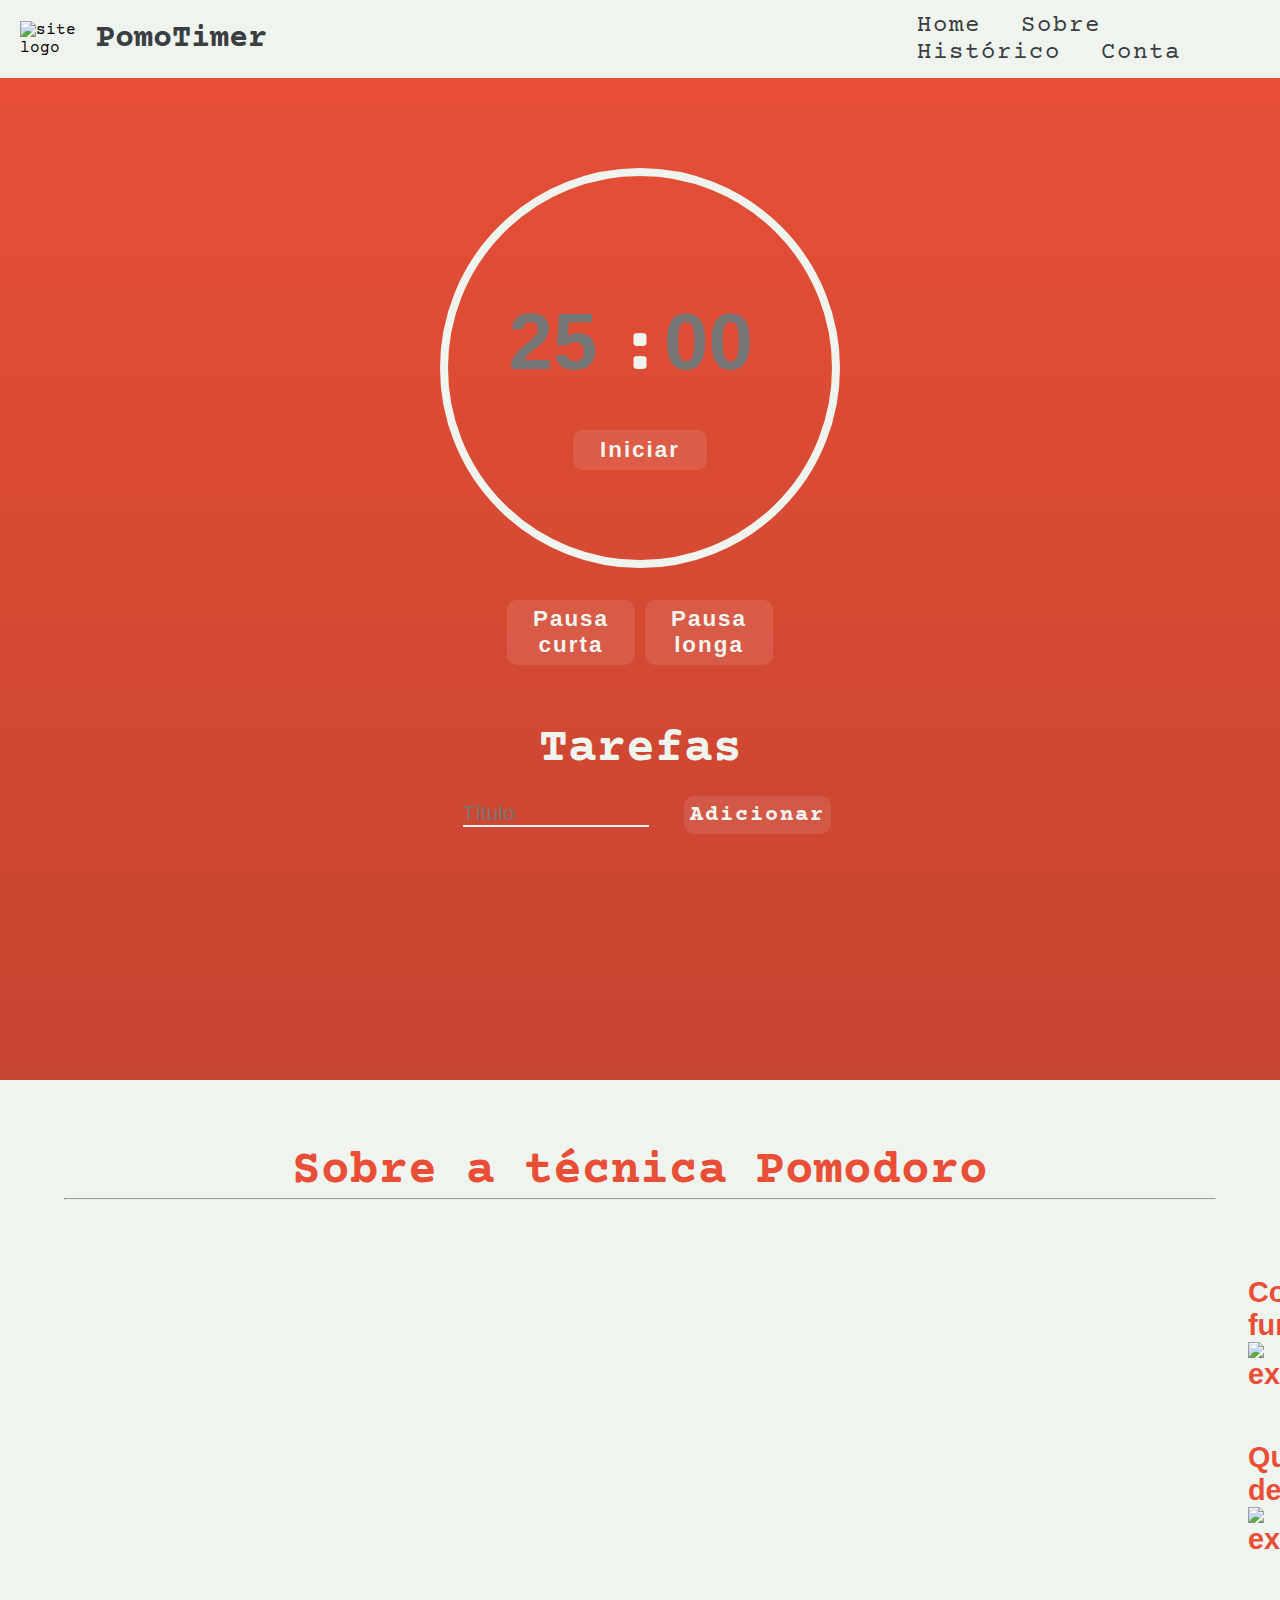
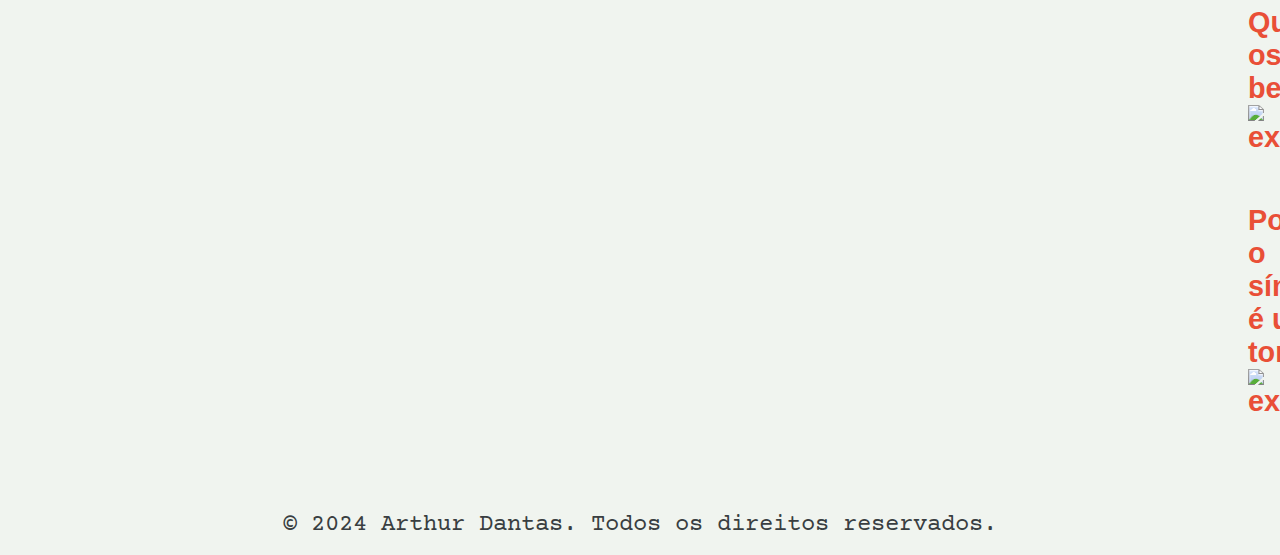
==== index.html @ 1ec20e13 "." ====
<!DOCTYPE html>
<html lang="pt-BR">
<head>
    <meta charset="UTF-8">
    <meta name="viewport" content="width=device-width, height=device-height, user-scalable=yes">
    <meta name="description" content="Pomodoro para auxiliar na produtividade diária.">
    <link rel="shortcut icon" href="assets/icon/favicon.ico" type="image/x-icon">
    <link rel="icon" type="image/x-icon" href="assets/icon/favicon.ico">
    <link rel="preconnect" href="https://fonts.googleapis.com">
    <link rel="preconnect" href="https://fonts.gstatic.com" crossorigin>
    <link href="https://fonts.googleapis.com/css2?family=Courier+Prime:ital,wght@0,400;0,700;1,400;1,700&display=swap" rel="stylesheet">
    <link rel="stylesheet" href="style.css">
    <title>PomoTimer</title>
</head>
<body>
    <main>
        <section>
            <head>
                <nav>
                    <ul class="nav-bar">
                        <div class="logo-container"><img id="logo" src="assets/SVG/site-logo.svg" alt="site logo"></div>
                        <input type="checkbox" id="check"><h1 class="site-name">PomoTimer</h1>
                        <span class="menu">
                            <label for="check" class="close-menu"><img src="assets/SVG/close-menu.svg" alt="close menu button" width="32px"></label>
                            <ul>
                                <li><a href="#home" class="nav-button">Home</a></li>
                                <li><a href="#about" class="nav-button">Sobre</a></li>
                                <li><a href="#" class="nav-button">Histórico</a></li>
                                <li><a href="#" class="nav-button">Conta</a></li>
                            </ul>
                        </span>
                        <label for="check" class="user-login"><a href="login.html"><img class="user-logo" src="assets/SVG/user.svg" alt="login" width="32px"></a></label>
                        <label for="check" class="open-menu"><img src="assets/SVG/open-menu.svg" alt="open menu button" width="32px"></label>
                    </ul>
                </nav>
            </head>
        </section>
        <section id="home">
            <div class="timer-container">
                <div class="circle-container">
                    <div class="app-counter-box">
                        <p>
                            <input class="timer-select minutes" type="text" placeholder="25" minlength="2" maxlength="2">:<input class="timer-select seconds" type="text" placeholder="00" minlength="2" maxlength="2">
                        </p>
                    </div>
                    <div class="control-buttons">
                        <button id="start-button" class="timer-button">Iniciar</button>
                    </div>
                </div>
                <div class="pause-container">
                    <button id="short-pause" class="timer-button pause-button">Pausa curta</button>
                    <button id="long-pause" class="timer-button pause-button">Pausa longa</button>
                </div>
                <div class="todo-list-container">
                    <h2>Tarefas</h2>
                    <div class="user-item-input">
                        <input type="text" placeholder="Título" id='todo-input'>
                        <span onclick="newElement()" class="todo-add timer-button">Adicionar</span>
                    </div>
                </div>
                <ul id="todo-list">
                    <li class="list-item checked" style="display: none;"></li>
                </ul>
            </div>
        </section>
        <section id="about">
            <div class="about-container">
                <h1>Sobre a técnica Pomodoro</h1>
                <hr>
                <div class="faq">
                    <button type="button" class="collapsible">Como funciona?<img class="expand" src="assets/SVG/expand-down.svg" alt="expand"></button>
                    <div class="content">
                        <p>
                            A técnica Pomodoro é um método de gestão de tempo projetada para melhorar a produtividade e a concentração ao dividir o trabalho em períodos cronometrados, geralmente de 25 minutos, separados por breves pausas.<br>
                            <br><mark class="red">1. Defina uma tarefa:</mark> Escolha uma tarefa específica que você deseja realizar.<br>
                            <br><mark class="red">2. Defina o cronômetro:</mark> Configure o <mark class="red">PomoTimer</mark> (geralmente para 25 minutos, conhecido como um "pomodoro"). Esse é o período de tempo dedicado à realização da tarefa.<br>
                            <br><mark class="red">3. Trabalhe na tarefa:</mark> Concentre-se na tarefa escolhida sem interrupções até que o cronômetro toque.<br>
                            <br><mark class="red">4. Faça uma pausa curta:</mark> Após completar um pomodoro de 25 minutos, faça uma pausa curta de 5 minutos. Isso ajuda a descansar a mente e a recarregar a energia.<br>
                            <br><mark class="red">5. Repita o ciclo:</mark> Após cada pausa curta, reinicie o cronômetro para outro pomodoro de 25 minutos e continue trabalhando na tarefa. A cada quatro pomodoros (ou seja, após cerca de duas horas), faça uma pausa mais longa de 15 a 30 minutos.<br>
                        </p>
                    </div>
                    <button class="collapsible">Quem a desenvolveu?<img class="expand" src="assets/SVG/expand-down.svg" alt="expand"></button>
                    <div class="content">
                        <p>A técnica Pomodoro foi desenvolvida por <mark class="red">Francesco Cirillo</mark> no final da década de 1980. Francesco Cirillo era um estudante universitário na época e criou essa técnica de gestão de tempo enquanto buscava maneiras de melhorar seu próprio foco e produtividade nos estudos.</p>
                    </div>
                    <button class="collapsible">Quais são os benefícios?<img class="expand" src="assets/SVG/expand-down.svg" alt="expand"></button>
                    <div class="content">
                        <p>
                            A técnica Pomodoro oferece vários benefícios que podem ajudar na gestão do tempo e no aumento da produtividade. Aqui estão alguns dos principais benefícios:<br>
                            <br><mark class="red">1. Melhora do foco:</mark> A técnica Pomodoro ajuda a melhorar o foco ao dividir o trabalho em períodos de tempo definidos (geralmente 25 minutos). Durante esses intervalos, você se compromete a trabalhar exclusivamente na tarefa escolhida, minimizando distrações.<br>
                            <br><mark class="red">2. Aumento da produtividade:</mark> Ao trabalhar de maneira concentrada em intervalos curtos e cronometrados, você tende a completar tarefas de forma mais eficiente. A pressão suave do cronômetro incentiva a manutenção do ritmo e a realização de pequenos objetivos de cada vez.<br>
                            <br><mark class="red">3. Gestão de tempo:</mark> A técnica Pomodoro ajuda na gestão do tempo ao dividir o trabalho em segmentos gerenciáveis. Isso permite que você priorize tarefas, estime melhor o tempo necessário para concluí-las e planeje intervalos de descanso para manter a energia ao longo do dia.<br>
                            <br><mark class="red">4. Redução da procrastinação:</mark> A estrutura da técnica Pomodoro encoraja a ação imediata sobre as tarefas, pois você se compromete a trabalhar em pequenos blocos de tempo. Isso reduz a tendência de procrastinar, já que você está focado em completar uma única tarefa durante cada pomodoro.<br>
                            <br><mark class="red">5. Melhora na qualidade de vida:</mark> Com intervalos regulares de descanso (geralmente 5 minutos após cada pomodoro e pausas mais longas após quatro pomodoros), a técnica Pomodoro promove uma abordagem sustentável ao trabalho. Esses intervalos permitem que você descanse, recupere a energia e evite o esgotamento mental.<br>
                        </p>
                    </div>
                    <button class="collapsible">Por que o símbolo é um tomate?<img class="expand" src="assets/SVG/expand-down.svg" alt="expand"></button>
                    <div class="content">
                        <p>O nome "Pomodoro" vem da palavra italiana para "tomate", pois Francesco Cirillo, criador da técnica, utilizava um timer de cozinha em formato de tomate para controlar seus períodos de trabalho, o tomate então se tornou o símbolo da técnica.</p>
                    </div>
                </div>
            </div>
        </section>
    </main>
    <footer>
        <p class="footer-copy">&copy; 2024 Arthur Dantas. Todos os direitos reservados.</p>
    </footer>
    <script src="script.js"></script>
</body>
</html>
---- style.css ----
/* Reset all margins and paddings */

* {
    box-sizing: border-box;
    margin: 0;
    padding: 0;
}

::selection {
    background-color: var(--color3);
    color: var(--color1);
}

/* Smooth scroll behavior */

html {
    scroll-behavior: smooth;
}

/* Body, font-family, font-size and other elements */

body {
    --color1: #F0F4EF;
    --color2: #E94F37;
    --color3: #393E41;
    background-image: linear-gradient(to top, #a23a29, #b33f2c, #c54430, #d74a33, #e94f37);
    font-family: "Courier Prime", monospace;
}

h1 {
    font-size: 3rem;
}

h2 {
    font-size: 2rem;
}

p {
    font-size: 1.5rem;
}

p, h1, h2, hr {
    color: var(--color1);
}

hr {
    width: 90%;
}

footer {
    background-color: var(--color1);
    width: 100%;
    padding: 1.1em 0;
    p {
        color: var(--color3);
        text-align: center;
        font-size: 1.5rem;
    }
}

/* Top navigator bar and it's elements */

#logo {
    width: 65px;
}

.site-name {
    font-size: 2rem;
    color: var(--color3);
}

.nav-bar {
    background-color: var(--color1);
    width: 100%;
    margin: 0;
    display: flex;
    justify-content: center;
    align-items: center;
    list-style: none;
    position: fixed;
    top: 0;
    z-index: 100;
    padding: 12px 20px;
}

.nav-button::before {
    content: '';
    position: absolute;
    width: 100%;
    height: 4px;
    border-radius: 4px;
    background-color: var(--color2);
    bottom: 0;
    left: 0;
    transform-origin: right;
    transform: scaleX(0);
    transition: transform .2s ease-in-out;
}

.nav-button:hover::before {
    transform-origin: left;
    transform: scaleX(1);
}


.menu {
    display: flex;
    margin-left: 50%;
    li {
        padding-left: 30px;
    }
    a {
        font-size: 1.5rem;
    }
    li, a {
        display: inline-block;
        color: var(--color3);
        text-decoration: none;
        text-align: center;
        position: relative;
        letter-spacing: 2px;
    }
}

.user-login {
    display: none;
}

.open-menu, .close-menu {
    display: none;
}

#check {
    display: none;
}

/* Timer, buttons, text hints, todo list and other elements*/

.timer-container {
    height: 80vh;
    margin: 40px auto;
    text-align: center;
    padding-top: 10%;
}

.circle-container {
    position: relative;
    margin: 0 auto;
    width: 400px;
    height: 400px;
    border: solid var(--color1) 8px;
    border-radius: 100%;
}

.app-counter-box {
    position: relative;
    top: 120px;
    p {
        font-size: 5rem;
        font-weight: bolder;
        color: var(--color1);
    }
}

.timer-select {
    width: 28%;
    font-size: 5rem;
    position: relative;
    font-weight: bolder;
    background: none;
    border: none;    
    color: var(--color1);
    cursor: pointer;
}

.timer-select:focus {
    outline: none;
}

.timer-button {
    width: 35%;
    height: 40px;
    color: var(--color1);
    background: none;
    position: relative;
    margin: 40% 2% 0% 2%;
    font-size: 140%;
    font-weight: 600;
    letter-spacing: 2px;
    border: none;
    background-color: none;
    outline: none;
    cursor: pointer;
    transition: all 0.5s;
}

.timer-button::before {
    content: '';
    position: absolute;
    top: 0;
    left: 0;
    width: 100%;
    height: 100%;
    border-radius: 10px;
    z-index: 1;
    background-color: rgba(255,255,255,0.1);
    transition: all 0.3s;
}

.timer-button:hover::before {
    opacity: 0 ;
    transform: scale(0.5,0.5);
}

.timer-button::after {
    content: '';
    position: absolute;
    top: 0;
    left: 0;
    width: 100%;
    height: 100%;
    border-radius: 10px;
    z-index: 1;
    opacity: 0;
    transition: all 0.3s;
    border: 1px solid rgba(255,255,255,0.5);
    transform: scale(1.2,1.2);
}

.timer-button:hover::after {
    opacity: 1;
    transform: scale(1,1);
}

.pause-container {
    width: 25%;
    display: inline-block;
}

.pause-button {
    width: 40%;
    height: auto;
    padding: 2%;
    margin: 10% 0;
    cursor: pointer;
}

.todo-list-container {
    padding: 2% 0 0 3%;
    h2 {
        font-size: 3rem;
        padding: 0 3% 1% 0;
    }
}

#todo-input {
    width: 15%;
    border: 0;
    border-bottom: 2px solid var(--color1);
    outline: 0;
    margin-bottom: 2%;
    font-size: 1.3rem;
    color: var(--color1);
    margin-top: 1%;
    background: transparent;
    transition: border-color 0.2s;
}

#todo-list {
    max-height: 50%;
    overflow-y: scroll;
    li {
        width: 30%;
        background-color: var(--color1);
        position: relative;
        list-style: none;
        font-size: 1.5rem;
        margin: 0.5% 0 0 35%;
        padding: 12px 25px 12px 0px;
        border-radius: 10px;
        transform: 0.2s;
        -webkit-user-select: none;
        -moz-user-select: none;
        -ms-user-select: none;
        user-select: none;
        cursor: pointer;
    }
}

#todo-list li.checked  {
    background-color: var(--color3);
    color: var(--color1);
    text-decoration: line-through;
}

#todo-list li.checked::before {
    content: '';
    position: absolute;
    border-color: var(--color1);
    border-style: solid;
    border-width: 0 2px 2px 0;
    top: 15px;
    left: 16px;
    transform: rotate(45deg);
    height: 15px;
    width: 7px;
}

.close {
    position: absolute;
    right: 0;
    top: 0;
    padding: 12px 16px 12px 16px;
    border-top-right-radius: 10px;
    border-bottom-right-radius: 10px;
}

.close:hover {
    background-color: var(--color2);
    color: var(--color1);
}

.todo-add {
    padding: 0.5%;
    cursor: pointer;
}

#list-item {
    display: none;
}

.list-item.checked {
    background: #888;
    color: #fff;
    text-decoration: line-through;
}
  
.list-item.checked::before {
    content: '';
    position: absolute;
    border-color: #fff;
    border-style: solid;
    border-width: 0 2px 2px 0;
    top: 10px;
    left: 16px;
    transform: rotate(45deg);
    height: 20px;
    width: 7px;
}

/* About container */

.about-container {
    display: grid;
    background-color: var(--color1);
    margin-top: 25%;
    padding-bottom: 5%;
    text-align: center;
    h1 {
        padding-top: 5%;
    }
    h1, h2 {
        color: var(--color2);
    }
    p {
        color: var(--color3);
    }
    hr {
        color: var(--color2);
        margin: 0% 0% 2% 5%;
    }
}

.collapsible {
    display: flex;
    align-items: center;
    justify-content: space-between;
    width: 90%;
    background: none;
    border: none;
    color: var(--color2);
    font-size: 1.8rem;
    font-weight: 600;
    text-align: left;
    cursor: pointer;
    margin: 1% 0% 1%;
    flex-wrap: wrap;
}

.collapsible {
    width: 32px;
    height: auto;
    margin-left: auto;
    margin-top: 50px;
}

.expand {
    width: 32px;
    height: auto;
    margin-left: auto;
}

.content {
    padding: 0 40px;
    display: none;
    overflow: hidden;
}

.faq {
    text-align: left;
    margin-left: 10%;
    p {
        max-width: 90%;
        margin: 1% 0% 3%;
    }
}

/* Mark */

mark.red {
    color: var(--color2);
    background: none;
    font-weight: bold;
}

/* Media queries */

@media screen and (max-width: 610px) {

    /* Body, font-size, footer and other elements*/

    body {
        font-size: 1rem;
    }

    h1 {
        font-size: 2rem;
    }

    h2 {
        font-size: 1.5rem;
    }

    p {
        font-size: 1rem;
    }

    footer {
        p {
            font-size: 0.7rem;
        }
    }

    /* Top navigator */

    .nav-bar {
        padding: 8px 10px;
    }

    #logo {
        width: 45px;
    }

    .site-name {
        font-size: 1rem;
    }

    .menu {
        flex-direction: column;
        align-items: center;
        justify-content: center;
        margin-left: auto;
        width: 80%;
        height: 100vh;
        position: fixed;
        top: 0;
        right: -100%;
        z-index: 100;
        background-color: var(--color1);
        transition: all 0.2s ease-in-out;
        li, a {
            display: flex;
            font-size: 1.5rem;
            padding: 10px;
            text-align: center;
        }
    }

    .user-login {
        display: block;
        margin-left: 40%;
        cursor: pointer;
    }

    .open-menu {
        margin-left: 0%;
    }

    .close-menu {
        position: absolute;
        top: 15px;
        right: 15px;
    }

    .open-menu, .close-menu {
        display: block;
        cursor: pointer;
    }

    #check:checked ~ .menu {right: 0;}

    /* Timer, buttons and other elements */

    .timer-container {
        width: 80%;
        height: 120vh;
        margin-top: 30%;
    }

    .circle-container {
        width: 100%;
        height: auto;
    }

    .app-counter-box {
        top: 80px;
        p {
            font-size: 3rem;
        }
    }

    .timer-select {
        width: 22%;
        font-size: 3rem;
    }

    .pause-container {
        display: flex;
        gap: 35%;
        margin: 10% 0 0 18%;
    }

    .timer-button {
        margin-bottom: 15%;
        font-size: 1.2rem;
    }

    .pause-button {
        font-size: 1.2rem;
        width: auto;
        height: auto;
        text-align: center;
        padding: 10%;
    }

    /* ToDo list and it's elements */ 

    .todo-list-container {
        h2 {
            font-size: 2.5rem;
            padding-top: 5%;
        }
    }

    .user-item-input {
        display: flex;
        flex-direction: column;
    }
    
    #todo-input {
        width: 96%;
        margin-top: 5%;
    }

    .todo-add {
        width: 90%;
        height: auto;
        padding: 3%;
        margin-top: 2%;
        margin-left: 3%;
    }

    #todo-list {
        max-height: 25%;
        li {
            width: 100%;
            margin: 0;
            margin-top: 2%;
            padding-right: 3%;
        }
    }
    
    /* About container and other elements */

    .about-container {
        padding-top: 5%;
        padding-bottom: 5%;
    }

    .faq {
        display: flex;
        flex-direction: column;
        margin-left: 3%;
    }

    .collapsible {
        width: 95%;
        background: none;
        border: none;
        color: var(--color2);
        font-size: 1rem;
        font-weight: 600;
        text-align: left;
        cursor: pointer;
    }

    .expand {
        margin-right: 8%;
    }

    .content {
        max-width: 100%;
        margin: 5% 0 0 5%;
        padding: 0;
        display: none;
        overflow: hidden;
    }
}
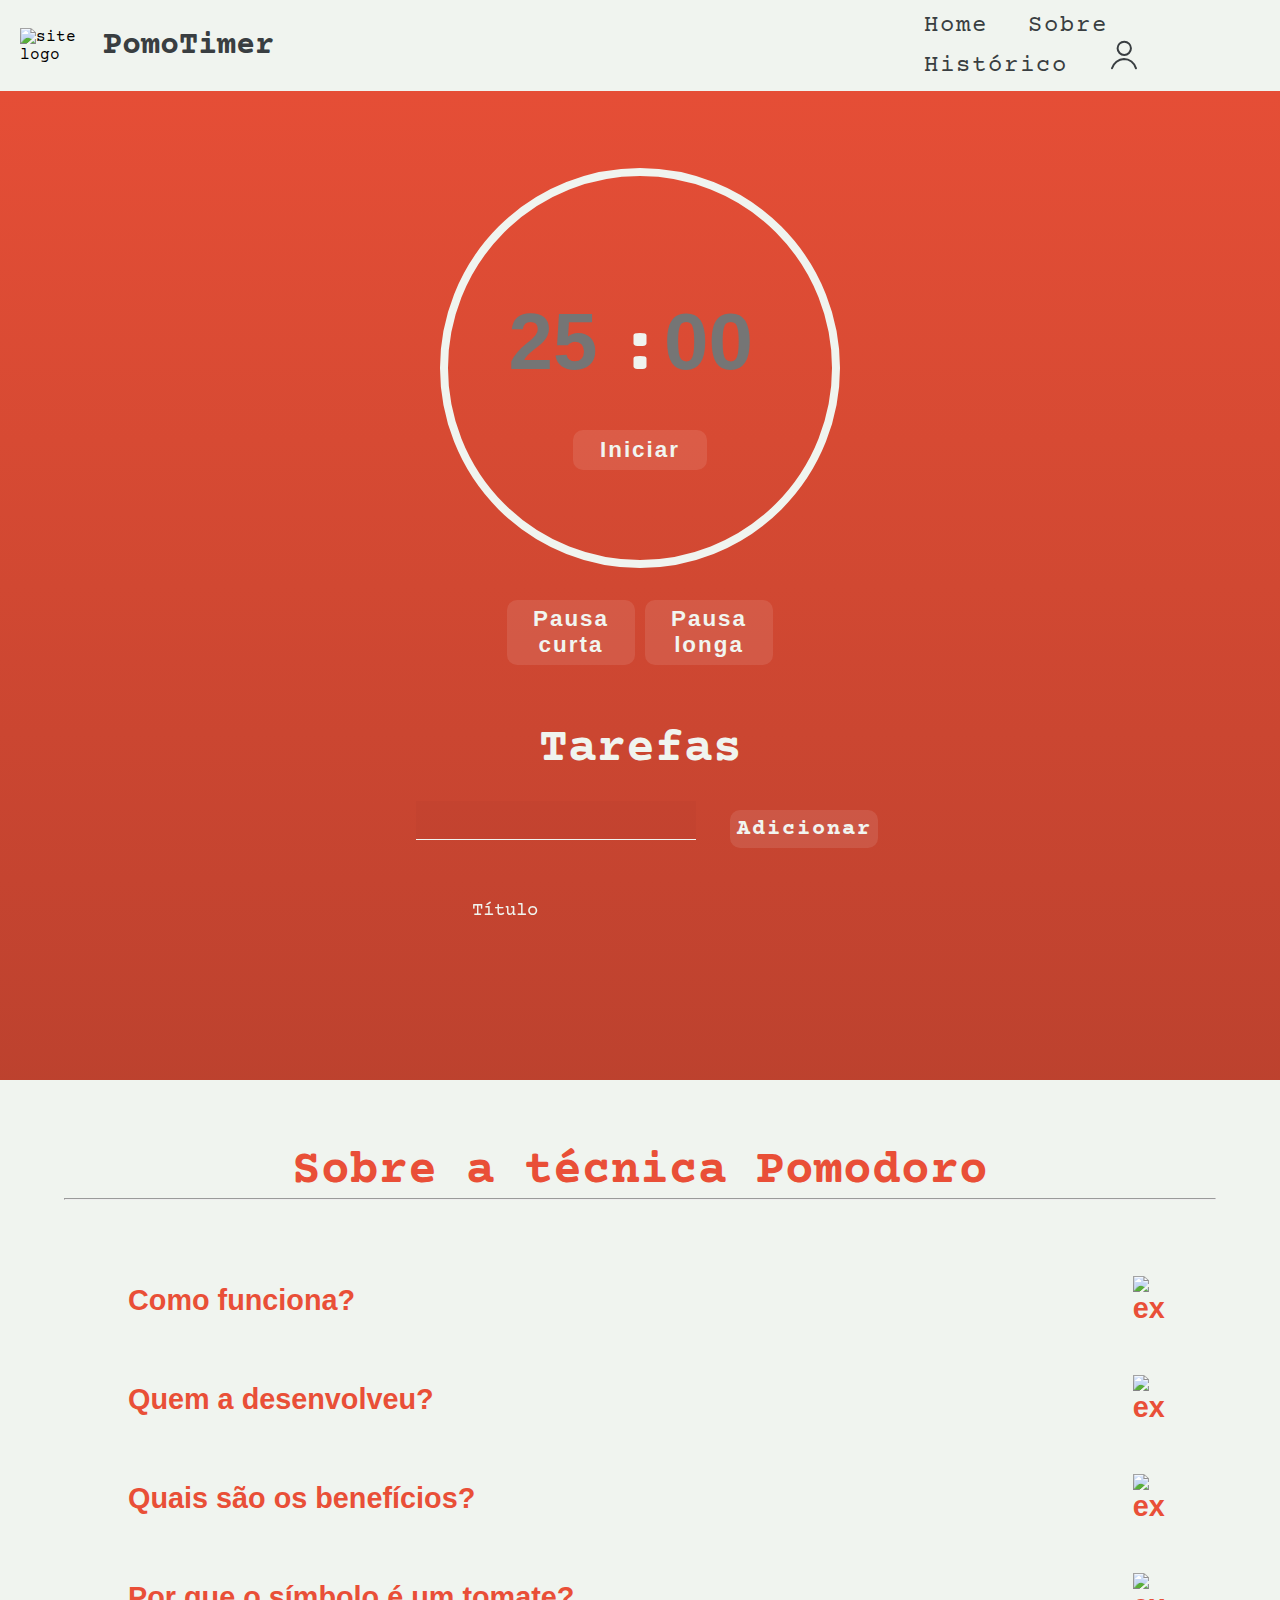
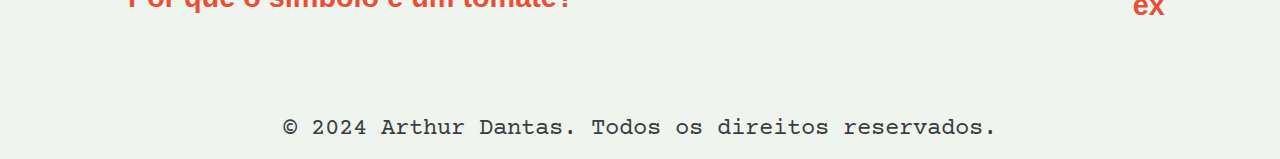
==== commit bd482405: "." ====
--- a/index.html
+++ b/index.html
@@ -26,10 +26,16 @@
                                 <li><a href="#home" class="nav-button">Home</a></li>
                                 <li><a href="#about" class="nav-button">Sobre</a></li>
                                 <li><a href="#" class="nav-button">Histórico</a></li>
-                                <li><a href="#" class="nav-button">Conta</a></li>
+                                <span class="login-container">
+                                    <li class="desktop-login">
+                                        <a href="login.html">
+                                            <img class="user-logo" src="assets/SVG/user.svg" alt="login" width="32px">
+                                        </a>
+                                    </li>
+                                </span>
                             </ul>
                         </span>
-                        <label for="check" class="user-login"><a href="login.html"><img class="user-logo" src="assets/SVG/user.svg" alt="login" width="32px"></a></label>
+                        <label for="check" class="mobile-login"><a href="login.html"><img class="user-logo" src="assets/SVG/user.svg" alt="login" width="32px"></a></label>
                         <label for="check" class="open-menu"><img src="assets/SVG/open-menu.svg" alt="open menu button" width="32px"></label>
                     </ul>
                 </nav>
@@ -52,9 +58,10 @@
                     <button id="long-pause" class="timer-button pause-button">Pausa longa</button>
                 </div>
                 <div class="todo-list-container">
-                    <h2>Tarefas</h2>
+                    <h2>Tarefas</h2>    
                     <div class="user-item-input">
-                        <input type="text" placeholder="Título" id='todo-input'>
+                        <input type="text" placeholder="&nbsp;" id='todo-input'>
+                        <span class="label">Título</span>
                         <span onclick="newElement()" class="todo-add timer-button">Adicionar</span>
                     </div>
                 </div>
--- a/style.css
+++ b/style.css
@@ -122,7 +122,7 @@
     }
 }
 
-.user-login {
+.mobile-login {
     display: none;
 }
 
@@ -253,41 +253,50 @@
     }
 }
 
+.mobile-item-input {
+    position: relative;
+    overflow: hidden;
+}
+
 #todo-input {
-    width: 15%;
+    width: 100%;
+    max-width: 280px;
     border: 0;
-    border-bottom: 2px solid var(--color1);
+    border-bottom: 1px solid var(--color1);
+    position: relative;
     outline: 0;
     margin-bottom: 2%;
-    font-size: 1.3rem;
+    font-size: 1.2rem;
     color: var(--color1);
     margin-top: 1%;
-    background: transparent;
-    transition: border-color 0.2s;
+    background: rgba(0, 0, 0, 0.02);
+    transition: all 0.2s ease;
+    padding: 16px 12px 0 12px;
+}
+
+#todo-input:hover, #todo-input:focus {
+    background: rgba(0, 0, 0, 0.04);
 }
 
 #todo-list {
     max-height: 50%;
     overflow-y: scroll;
-    li {
-        width: 30%;
-        background-color: var(--color1);
-        position: relative;
-        list-style: none;
-        font-size: 1.5rem;
-        margin: 0.5% 0 0 35%;
-        padding: 12px 25px 12px 0px;
-        border-radius: 10px;
-        transform: 0.2s;
-        -webkit-user-select: none;
-        -moz-user-select: none;
-        -ms-user-select: none;
-        user-select: none;
-        cursor: pointer;
-    }
-}
-
-#todo-list li.checked  {
+}
+
+#todo-list li {
+    width: 30%;
+    background-color: var(--color1);
+    position: relative;
+    list-style: none;
+    font-size: 1.5rem;
+    margin: 0.5% 0 0 35%;
+    padding: 12px 25px 12px 0px;
+    border-radius: 10px;
+    cursor: pointer;
+    transition: background-color 0.2s ease;
+}
+
+#todo-list li.checked {
     background-color: var(--color3);
     color: var(--color1);
     text-decoration: line-through;
@@ -310,7 +319,7 @@
     position: absolute;
     right: 0;
     top: 0;
-    padding: 12px 16px 12px 16px;
+    padding: 12px 16px;
     border-top-right-radius: 10px;
     border-bottom-right-radius: 10px;
 }
@@ -318,6 +327,28 @@
 .close:hover {
     background-color: var(--color2);
     color: var(--color1);
+}
+
+.label {
+    position: absolute;
+    font-size: 1.2rem;
+    top: 100%;
+    right: 58%;
+    transform-origin: 0 0;
+    transform: translate3d(0,0,0);
+    transition: all .2s ease;
+    pointer-events: none;
+    color: var(--color1);
+}
+
+#todo-input:not(:placeholder-shown) + .label,
+#todo-input:focus + .label {
+    transform: translate3d(0, -12px, 0) scale(0.75);
+    color: var(--color1);
+}
+
+#todo-input:focus + .label + .focus-bg {
+    transform: scaleX(1);
 }
 
 .todo-add {
@@ -388,9 +419,7 @@
 }
 
 .collapsible {
-    width: 32px;
     height: auto;
-    margin-left: auto;
     margin-top: 50px;
 }
 
@@ -486,9 +515,14 @@
         }
     }
 
-    .user-login {
+    .desktop-login {
+        display: none;
+    }
+
+    .mobile-login {
         display: block;
-        margin-left: 40%;
+        margin-left: 37%;
+        margin-right: 3%;
         cursor: pointer;
     }
 
@@ -562,7 +596,7 @@
         }
     }
 
-    .user-item-input {
+    .mobile-item-input {
         display: flex;
         flex-direction: column;
     }
@@ -570,14 +604,18 @@
     #todo-input {
         width: 96%;
         margin-top: 5%;
+        margin-bottom: 5%;
+    }
+
+    .label {
+        top: 97.5%;
+        right: 66%;
     }
 
     .todo-add {
-        width: 90%;
+        width: 990%;
         height: auto;
         padding: 3%;
-        margin-top: 2%;
-        margin-left: 3%;
     }
 
     #todo-list {
@@ -600,7 +638,7 @@
     .faq {
         display: flex;
         flex-direction: column;
-        margin-left: 3%;
+        margin-left: 8%;
     }
 
     .collapsible {
@@ -615,12 +653,12 @@
     }
 
     .expand {
-        margin-right: 8%;
+        margin-right: 5%;
     }
 
     .content {
         max-width: 100%;
-        margin: 5% 0 0 5%;
+        margin: 5% 0;
         padding: 0;
         display: none;
         overflow: hidden;
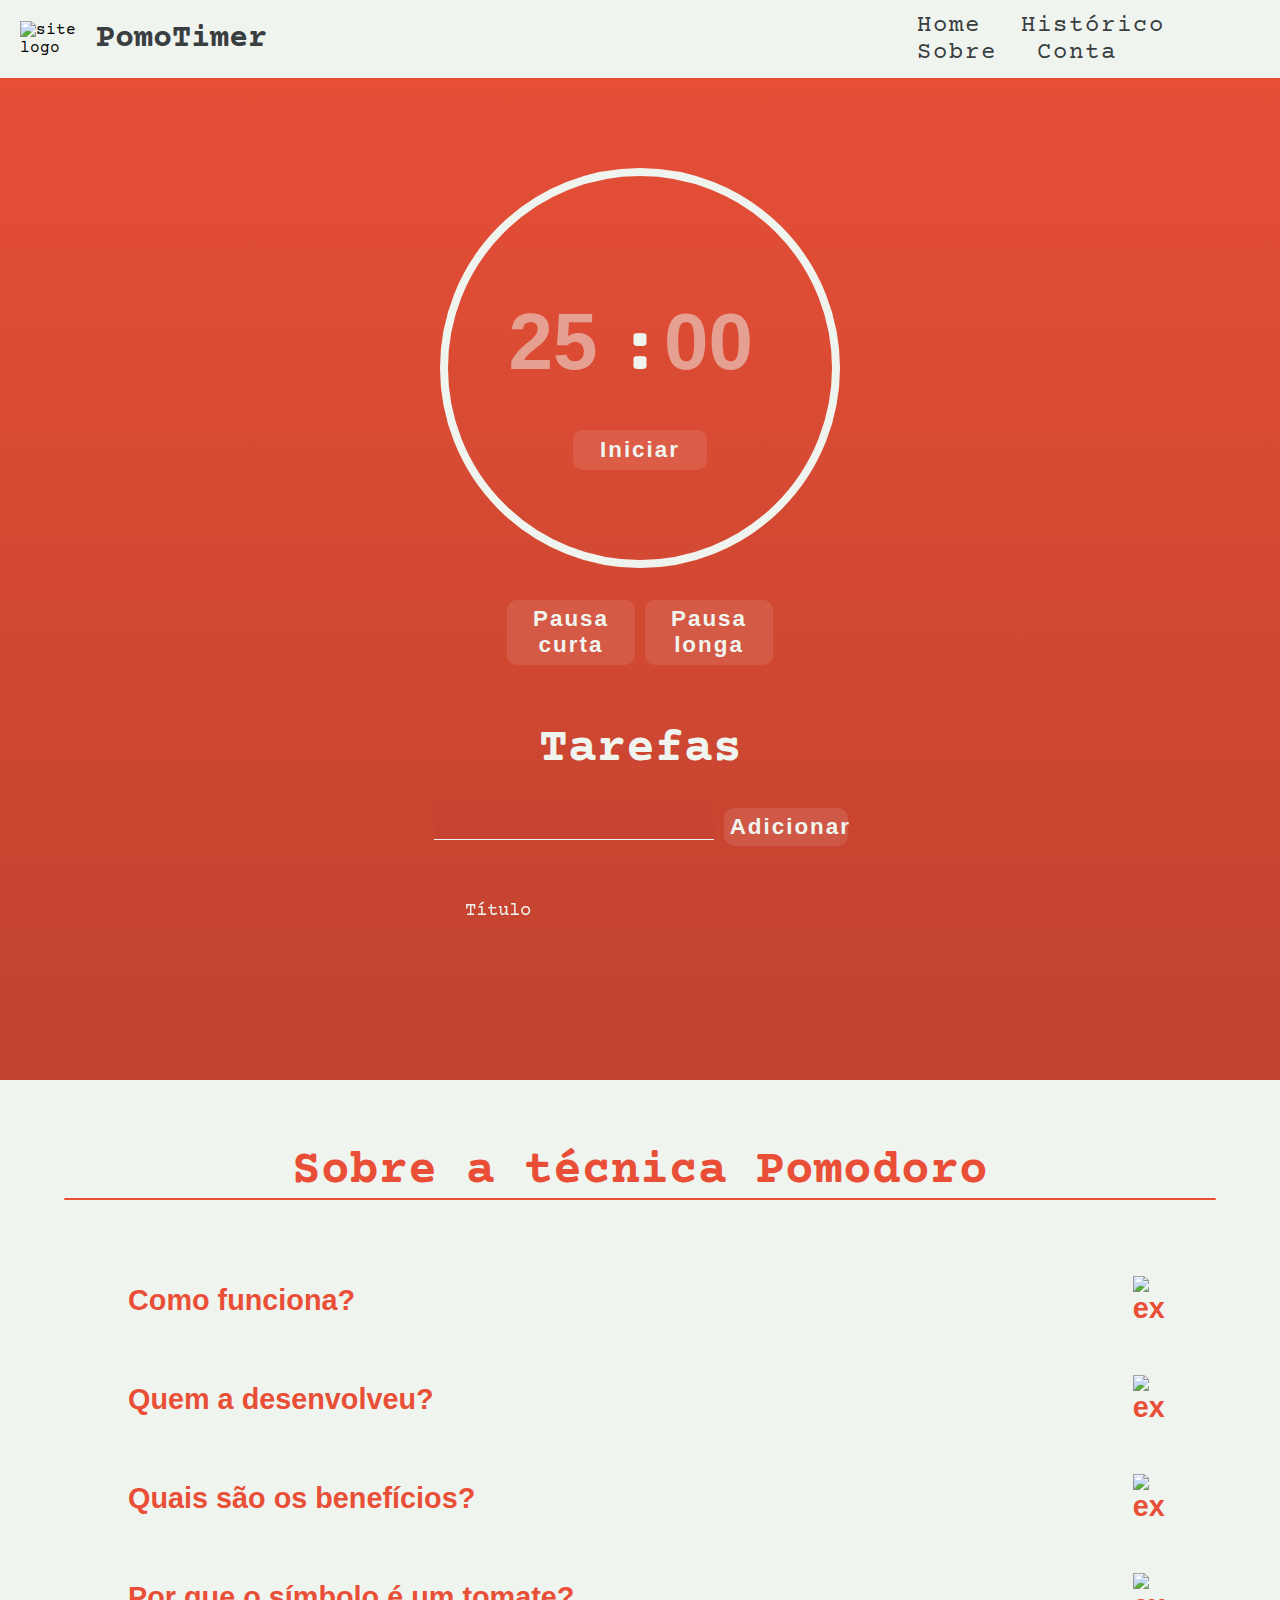
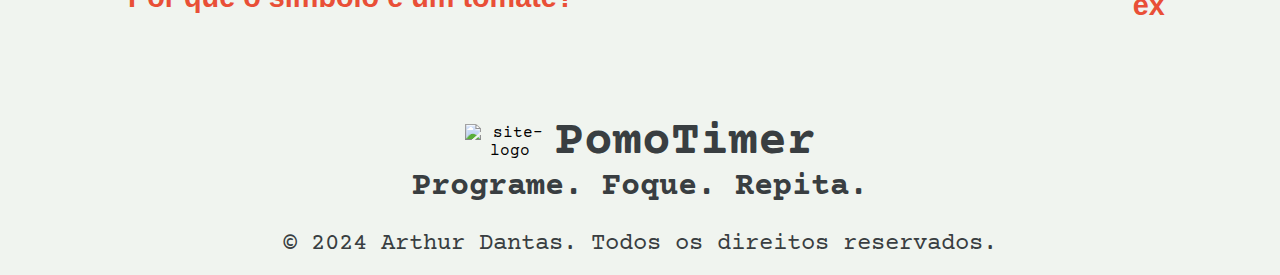
==== commit 7ef4ed44: "🍅 PomoTimer" ====
--- a/index.html
+++ b/index.html
@@ -3,13 +3,13 @@
 <head>
     <meta charset="UTF-8">
     <meta name="viewport" content="width=device-width, height=device-height, user-scalable=yes">
-    <meta name="description" content="Pomodoro para auxiliar na produtividade diária.">
+    <meta name="description" content="PomoTimer, o site perfeito para te auxiliar na produtividade diária.">
     <link rel="shortcut icon" href="assets/icon/favicon.ico" type="image/x-icon">
     <link rel="icon" type="image/x-icon" href="assets/icon/favicon.ico">
     <link rel="preconnect" href="https://fonts.googleapis.com">
     <link rel="preconnect" href="https://fonts.gstatic.com" crossorigin>
     <link href="https://fonts.googleapis.com/css2?family=Courier+Prime:ital,wght@0,400;0,700;1,400;1,700&display=swap" rel="stylesheet">
-    <link rel="stylesheet" href="style.css">
+    <link rel="stylesheet" href="css/main.css">
     <title>PomoTimer</title>
 </head>
 <body>
@@ -18,25 +18,21 @@
             <head>
                 <nav>
                     <ul class="nav-bar">
-                        <div class="logo-container"><img id="logo" src="assets/SVG/site-logo.svg" alt="site logo"></div>
+                        <div class="logo-container"><img id="logo" src="assets/svg/site-logo.svg" alt="site logo"></div>
                         <input type="checkbox" id="check"><h1 class="site-name">PomoTimer</h1>
                         <span class="menu">
-                            <label for="check" class="close-menu"><img src="assets/SVG/close-menu.svg" alt="close menu button" width="32px"></label>
+                            <label for="check" class="close-menu"><img src="assets/svg/close-menu.svg" alt="close menu button" width="32px"></label>
                             <ul>
                                 <li><a href="#home" class="nav-button">Home</a></li>
+                                <li><a href="pages/history.html" class="nav-button">Histórico</a></li>
                                 <li><a href="#about" class="nav-button">Sobre</a></li>
-                                <li><a href="#" class="nav-button">Histórico</a></li>
-                                <span class="login-container">
-                                    <li class="desktop-login">
-                                        <a href="login.html">
-                                            <img class="user-logo" src="assets/SVG/user.svg" alt="login" width="32px">
-                                        </a>
-                                    </li>
+                                <span class="desktop-login">
+                                    <li><a href="pages/login.html" class="nav-button">Conta</a></li>
                                 </span>
                             </ul>
                         </span>
-                        <label for="check" class="mobile-login"><a href="login.html"><img class="user-logo" src="assets/SVG/user.svg" alt="login" width="32px"></a></label>
-                        <label for="check" class="open-menu"><img src="assets/SVG/open-menu.svg" alt="open menu button" width="32px"></label>
+                        <label for="check" class="mobile-login"><a href="pages/login.html"><img class="user-logo" src="assets/svg/user.svg" alt="login" width="32px"></a></label>
+                        <label for="check" class="open-menu"><img src="assets/svg/open-menu.svg" alt="open menu button" width="32px"></label>
                     </ul>
                 </nav>
             </head>
@@ -58,11 +54,11 @@
                     <button id="long-pause" class="timer-button pause-button">Pausa longa</button>
                 </div>
                 <div class="todo-list-container">
-                    <h2>Tarefas</h2>    
+                    <h2>Tarefas</h2>
                     <div class="user-item-input">
                         <input type="text" placeholder="&nbsp;" id='todo-input'>
                         <span class="label">Título</span>
-                        <span onclick="newElement()" class="todo-add timer-button">Adicionar</span>
+                        <button onclick="newElement()" class="todo-add add-button">Adicionar</button>
                     </div>
                 </div>
                 <ul id="todo-list">
@@ -75,7 +71,7 @@
                 <h1>Sobre a técnica Pomodoro</h1>
                 <hr>
                 <div class="faq">
-                    <button type="button" class="collapsible">Como funciona?<img class="expand" src="assets/SVG/expand-down.svg" alt="expand"></button>
+                    <button type="button" class="collapsible">Como funciona?<img class="expand" src="assets/svg/expand-down.svg" alt="expand"></button>
                     <div class="content">
                         <p>
                             A técnica Pomodoro é um método de gestão de tempo projetada para melhorar a produtividade e a concentração ao dividir o trabalho em períodos cronometrados, geralmente de 25 minutos, separados por breves pausas.<br>
@@ -86,11 +82,11 @@
                             <br><mark class="red">5. Repita o ciclo:</mark> Após cada pausa curta, reinicie o cronômetro para outro pomodoro de 25 minutos e continue trabalhando na tarefa. A cada quatro pomodoros (ou seja, após cerca de duas horas), faça uma pausa mais longa de 15 a 30 minutos.<br>
                         </p>
                     </div>
-                    <button class="collapsible">Quem a desenvolveu?<img class="expand" src="assets/SVG/expand-down.svg" alt="expand"></button>
+                    <button class="collapsible">Quem a desenvolveu?<img class="expand" src="assets/svg/expand-down.svg" alt="expand"></button>
                     <div class="content">
                         <p>A técnica Pomodoro foi desenvolvida por <mark class="red">Francesco Cirillo</mark> no final da década de 1980. Francesco Cirillo era um estudante universitário na época e criou essa técnica de gestão de tempo enquanto buscava maneiras de melhorar seu próprio foco e produtividade nos estudos.</p>
                     </div>
-                    <button class="collapsible">Quais são os benefícios?<img class="expand" src="assets/SVG/expand-down.svg" alt="expand"></button>
+                    <button class="collapsible">Quais são os benefícios?<img class="expand" src="assets/svg/expand-down.svg" alt="expand"></button>
                     <div class="content">
                         <p>
                             A técnica Pomodoro oferece vários benefícios que podem ajudar na gestão do tempo e no aumento da produtividade. Aqui estão alguns dos principais benefícios:<br>
@@ -101,7 +97,7 @@
                             <br><mark class="red">5. Melhora na qualidade de vida:</mark> Com intervalos regulares de descanso (geralmente 5 minutos após cada pomodoro e pausas mais longas após quatro pomodoros), a técnica Pomodoro promove uma abordagem sustentável ao trabalho. Esses intervalos permitem que você descanse, recupere a energia e evite o esgotamento mental.<br>
                         </p>
                     </div>
-                    <button class="collapsible">Por que o símbolo é um tomate?<img class="expand" src="assets/SVG/expand-down.svg" alt="expand"></button>
+                    <button class="collapsible">Por que o símbolo é um tomate?<img class="expand" src="assets/svg/expand-down.svg" alt="expand"></button>
                     <div class="content">
                         <p>O nome "Pomodoro" vem da palavra italiana para "tomate", pois Francesco Cirillo, criador da técnica, utilizava um timer de cozinha em formato de tomate para controlar seus períodos de trabalho, o tomate então se tornou o símbolo da técnica.</p>
                     </div>
@@ -110,8 +106,15 @@
         </section>
     </main>
     <footer>
-        <p class="footer-copy">&copy; 2024 Arthur Dantas. Todos os direitos reservados.</p>
+        <div class="credits-container">
+            <div class="logo-bottom">
+                <img class="site-logo-bottom" src="assets/svg/site-logo.svg" alt="site-logo">
+                <h1 class="site-name-bottom">PomoTimer</h1>
+            </div>
+            <h2>Programe. Foque. Repita.</h2>
+            <p class="footer-copy">&copy; 2024 Arthur Dantas. Todos os direitos reservados.</p>
+        </div>
     </footer>
-    <script src="script.js"></script>
+    <script src="js/main.js"></script>
 </body>
 </html>
--- a/css/main.css
+++ b/css/main.css
@@ -0,0 +1,746 @@
+/* Reset all css elements */
+
+* {
+    box-sizing: border-box;
+    margin: 0;
+    padding: 0;
+}
+
+::selection {
+    background-color: var(--color3);
+    color: var(--color1);
+}
+
+/* Smooth scroll behavior */
+
+html {
+    scroll-behavior: smooth;
+}
+
+/* Body, font-family, font-size and other elements */
+
+body {
+    --color1: #F0F4EF;
+    --color2: #E94F37;
+    --color3: #393E41;
+    background-image: linear-gradient(to top, #a23a29, #b33f2c, #c54430, #d74a33, #e94f37);
+    font-family: "Courier Prime", monospace;
+}
+
+h1 {
+    font-size: 3rem;
+}
+
+h2 {
+    font-size: 2rem;
+}
+
+p {
+    font-size: 1.5rem;
+}
+
+p, h1, h2, hr {
+    color: var(--color1);
+}
+
+hr {
+    border: none;
+    border-radius: 1px;
+    width: 90%;
+    height: 2px;
+    background-color: var(--color2);
+}
+
+footer {
+    background-color: var(--color1);
+    width: 100%;
+    padding: 1.1em 0;
+    p {
+        color: var(--color3);
+        text-align: center;
+        font-size: 1.5rem;
+    }
+}
+
+/* Top navigator bar and it's elements */
+
+#logo {
+    width: 65px;
+}
+
+.site-name {
+    font-size: 2rem;
+    color: var(--color3);
+}
+
+.nav-bar {
+    background-color: var(--color1);
+    width: 100%;
+    margin: 0;
+    display: flex;
+    justify-content: center;
+    align-items: center;
+    list-style: none;
+    position: fixed;
+    top: 0;
+    z-index: 100;
+    padding: 12px 20px;
+}
+
+.nav-button::before {
+    content: '';
+    position: absolute;
+    width: 100%;
+    height: 4px;
+    border-radius: 4px;
+    background-color: var(--color2);
+    bottom: 0;
+    left: 0;
+    transform-origin: right;
+    transform: scaleX(0);
+    transition: transform .2s ease-in-out;
+}
+
+.nav-button:hover::before {
+    transform-origin: left;
+    transform: scaleX(1);
+}
+
+.menu {
+    display: flex;
+    margin-left: 50%;
+    li {
+        padding-left: 30px;
+    }
+    a {
+        font-size: 1.5rem;
+    }
+    li, a {
+        display: inline-block;
+        color: var(--color3);
+        text-decoration: none;
+        text-align: center;
+        position: relative;
+        letter-spacing: 2px;
+    }
+}
+
+.mobile-login {
+    display: none;
+}
+
+.open-menu, .close-menu {
+    display: none;
+}
+
+#check {
+    display: none;
+}
+
+/* Timer, buttons, text hints, todo list and other elements*/
+
+.timer-container {
+    height: 80vh;
+    margin: 40px auto;
+    text-align: center;
+    padding-top: 10%;
+}
+
+.circle-container {
+    position: relative;
+    margin: 0 auto;
+    width: 400px;
+    height: 400px;
+    border: solid var(--color1) 8px;
+    border-radius: 100%;
+}
+
+.app-counter-box {
+    position: relative;
+    top: 120px;
+    p {
+        font-size: 5rem;
+        font-weight: bolder;
+        color: var(--color1);
+    }
+}
+
+.timer-select {
+    width: 28%;
+    font-size: 5rem;
+    position: relative;
+    font-weight: bolder;
+    background: none;
+    border: none;    
+    color: var(--color1);
+    cursor: pointer;
+}
+
+.timer-select::placeholder {
+    color: var(--color1);
+    opacity: 0.5;
+}
+
+.timer-select:focus {
+    outline: none;
+}
+
+.timer-button {
+    width: 35%;
+    height: 40px;
+    color: var(--color1);
+    background: none;
+    position: relative;
+    margin: 40% 2% 0% 2%;
+    font-size: 140%;
+    font-weight: 600;
+    letter-spacing: 2px;
+    border: none;
+    background-color: none;
+    outline: none;
+    cursor: pointer;
+    transition: all 0.5s;
+}
+
+.timer-button::before, .add-button::before {
+    content: '';
+    position: absolute;
+    top: 0;
+    left: 0;
+    width: 100%;
+    height: 100%;
+    border-radius: 10px;
+    z-index: 1;
+    background-color: rgba(255,255,255,0.1);
+    transition: all 0.3s;
+}
+
+.timer-button:hover::before, .add-button:hover::before {
+    opacity: 0 ;
+    transform: scale(0.5,0.5);
+}
+
+.timer-button::after, .add-button::after {
+    content: '';
+    position: absolute;
+    top: 0;
+    left: 0;
+    width: 100%;
+    height: 100%;
+    border-radius: 10px;
+    z-index: 1;
+    opacity: 0;
+    transition: all 0.3s;
+    border: 1px solid rgba(255,255,255,0.5);
+    transform: scale(1.2,1.2);
+}
+
+.timer-button:hover::after, .add-button:hover::after {
+    opacity: 1;
+    transform: scale(1,1);
+}
+
+.pause-container {
+    width: 25%;
+    display: inline-block;
+}
+
+.pause-button {
+    width: 40%;
+    height: auto;
+    padding: 2%;
+    margin: 10% 0;
+    cursor: pointer;
+}
+
+.todo-list-container {
+    padding: 2% 0 0 3%;
+    h2 {
+        font-size: 3rem;
+        padding: 0 3% 1% 0;
+    }
+}
+
+.mobile-item-input {
+    position: relative;
+    overflow: hidden;
+}
+
+#todo-input {
+    width: 105%;
+    max-width: 280px;
+    border: 0;
+    border-bottom: 1px solid var(--color1);
+    position: relative;
+    outline: 0;
+    margin-bottom: 2%;
+    font-size: 1.2rem;
+    color: var(--color1);
+    margin-top: 1%;
+    background: rgba(0, 0, 0, 0.02);
+    transition: all 0.2s ease;
+    padding: 16px 12px 0 12px;
+}
+
+#todo-input:hover, #todo-input:focus {
+    background: rgba(0, 0, 0, 0.04);
+}
+
+.todo-list-container {
+    h2 {
+        color: var(--color1);
+    }
+}
+
+#todo-list {
+    max-height: 40%;
+    overflow-y: scroll;
+}
+
+#todo-list li {
+    width: 30%;
+    background-color: var(--color1);
+    position: relative;
+    list-style: none;
+    font-size: 1.5rem;
+    margin: 0.5% 0 0 35%;
+    padding: 12px 25px 12px 0px;
+    border-radius: 10px;
+    cursor: pointer;
+    transition: background-color 0.2s ease;
+}
+
+#todo-list li.checked {
+    background-color: var(--color3);
+    color: var(--color1);
+    text-decoration: line-through;
+}
+
+#todo-list li.checked::before {
+    content: '';
+    position: absolute;
+    border-color: var(--color1);
+    border-style: solid;
+    border-width: 0 2px 2px 0;
+    top: 15px;
+    left: 16px;
+    transform: rotate(45deg);
+    height: 15px;
+    width: 7px;
+}
+
+.close {
+    position: absolute;
+    right: 0;
+    top: 0;
+    padding: 12px 16px;
+    border-top-right-radius: 10px;
+    border-bottom-right-radius: 10px;
+}
+
+.close:hover {
+    background-color: var(--color2);
+    color: var(--color1);
+}
+
+.label {
+    position: absolute;
+    font-size: 1.2rem;
+    top: 100%;
+    right: 58.5%;
+    transform-origin: 0 0;
+    transform: translate3d(0,0,0);
+    transition: all .2s ease;
+    pointer-events: none;
+    color: var(--color1);
+}
+
+#todo-input:not(:placeholder-shown) + .label,
+#todo-input:focus + .label {
+    transform: translate3d(0, -12px, 0) scale(0.75);
+    color: var(--color1);
+}
+
+#todo-input:focus + .label + .focus-bg {
+    transform: scaleX(1);
+}
+
+.todo-add {
+    padding: 0.5%;
+    cursor: pointer;
+}
+
+.add-button {
+    width: 10%;
+    height: auto;
+    color: var(--color1);
+    background: none;
+    position: relative;
+    font-size: 140%;
+    font-weight: 600;
+    letter-spacing: 2px;
+    margin-right: 3%;
+    border: none;
+    background-color: none;
+    outline: none;
+    cursor: pointer;
+    transition: all 0.5s;
+}
+
+#list-item {
+    display: none;
+}
+
+.list-item.checked {
+    background: #888;
+    color: #fff;
+    text-decoration: line-through;
+}
+  
+.list-item.checked::before {
+    content: '';
+    position: absolute;
+    border-color: #fff;
+    border-style: solid;
+    border-width: 0 2px 2px 0;
+    top: 10px;
+    left: 16px;
+    transform: rotate(45deg);
+    height: 20px;
+    width: 7px;
+}
+
+/* About container */
+
+.about-container {
+    display: grid;
+    background-color: var(--color1);
+    margin-top: 25%;
+    padding-bottom: 5%;
+    text-align: center;
+    h1 {
+        padding-top: 5%;
+    }
+    h1, h2 {
+        color: var(--color2);
+    }
+    p {
+        color: var(--color3);
+    }
+    hr {
+        color: var(--color2);
+        margin: 0% 0% 2% 5%;
+    }
+}
+
+.collapsible {
+    display: flex;
+    align-items: center;
+    justify-content: space-between;
+    width: 90%;
+    background: none;
+    border: none;
+    color: var(--color2);
+    font-size: 1.8rem;
+    font-weight: 600;
+    text-align: left;
+    cursor: pointer;
+    margin: 1% 0% 1%;
+    flex-wrap: wrap;
+}
+
+.collapsible {
+    height: auto;
+    margin-top: 50px;
+}
+
+.expand {
+    width: 32px;
+    height: auto;
+    margin-left: auto;
+}
+
+.content {
+    padding: 0 40px;
+    display: none;
+    overflow: hidden;
+}
+
+.faq {
+    text-align: left;
+    margin-left: 10%;
+    p {
+        max-width: 90%;
+        margin: 1% 0% 3%;
+    }
+}
+h2 {
+    color: var(--color3);
+}
+
+/* Credits container and it's elements */
+
+.credits-container {
+    text-align: center;
+    h2 {
+        margin-bottom: 2%;
+    }
+}
+
+.site-logo-bottom {
+    width: 90px;
+}
+
+.logo-bottom {
+    display: flex;
+    text-align: center;
+    justify-content: center;
+    align-items: center;
+}
+
+.site-name-bottom {
+    color: var(--color3);
+}
+
+/* Mark */
+
+mark.red {
+    color: var(--color2);
+    background: none;
+    font-weight: bold;
+}
+
+/* Media queries */
+
+@media screen and (max-width: 610px) {
+
+    /* Body, font-size, footer and other elements*/
+
+    body {
+        font-size: 1rem;
+    }
+
+    h1 {
+        font-size: 2rem;
+    }
+
+    h2 {
+        font-size: 1.5rem;
+    }
+
+    p {
+        font-size: 1rem;
+    }
+
+    footer {
+        p {
+            font-size: 0.7rem;
+        }
+    }
+
+    /* Top navigator */
+
+    .nav-bar {
+        padding: 8px 10px;
+    }
+
+    #logo {
+        width: 45px;
+    }
+
+    .site-name {
+        font-size: 1rem;
+    }
+
+    .menu {
+        flex-direction: column;
+        align-items: center;
+        justify-content: center;
+        width: 80%;
+        height: 100vh;
+        position: fixed;
+        top: 0;
+        right: -100%;
+        z-index: 100;
+        background-color: var(--color1);
+        transition: all 0.2s ease-in-out;
+        li, a {
+            display: flex;
+            align-items: center;
+            justify-content: center;
+            text-align: center;
+            font-size: 1.5rem;
+            padding: 10px;
+        }
+    }
+
+    .desktop-login {
+        display: none;
+    }
+
+    .mobile-login {
+        display: block;
+        margin-left: 37%;
+        margin-right: 3%;
+        cursor: pointer;
+    }
+
+    .open-menu {
+        margin-left: 0%;
+    }
+
+    .close-menu {
+        position: absolute;
+        top: 15px;
+        right: 15px;
+    }
+
+    .open-menu, .close-menu {
+        display: block;
+        cursor: pointer;
+    }
+
+    #check:checked ~ .menu {right: 0;}
+
+    /* Timer, buttons and other elements */
+
+    .timer-container {
+        width: 80%;
+        height: 120vh;
+        margin-top: 30%;
+    }
+
+    .circle-container {
+        width: 100%;
+        height: auto;
+    }
+
+    .app-counter-box {
+        top: 80px;
+        p {
+            font-size: 3rem;
+        }
+    }
+
+    .timer-select {
+        width: 22%;
+        font-size: 3rem;
+    }
+
+    .pause-container {
+        display: flex;
+        gap: 35%;
+        margin: 10% 0 0 18%;
+    }
+
+    .timer-button {
+        margin-bottom: 15%;
+        font-size: 1.2rem;
+    }
+
+    .pause-button {
+        font-size: 1.2rem;
+        width: auto;
+        height: auto;
+        text-align: center;
+        padding: 10%;
+    }
+
+    /* ToDo list and it's elements */ 
+
+    .todo-list-container {
+        h2 {
+            font-size: 2.5rem;
+            padding-top: 5%;
+        }
+    }
+
+    .mobile-item-input {
+        display: flex;
+        flex-direction: column;
+    }
+    
+    #todo-input {
+        width: 100%;
+        margin: 5% 3.5% 5% 0;
+    }
+
+    .label {
+        top: 98.5%;
+        right: 68%;
+    }
+
+    .todo-add {
+        height: auto;
+        padding: 3%;
+    }
+
+    .add-button {
+        margin-bottom: 5%;
+        width: 80%;
+    }
+
+    #todo-list {
+        max-height: 26%;
+        li {
+            width: 100%;
+            margin: 0;
+            margin-top: 2%;
+            padding-right: 3%;
+        }
+    }
+    
+    /* About container and other elements */
+
+    .about-container {
+        padding-top: 5%;
+        padding-bottom: 5%;
+    }
+
+    .faq {
+        display: flex;
+        flex-direction: column;
+        margin-left: 8%;
+    }
+
+    .collapsible {
+        width: 95%;
+        background: none;
+        border: none;
+        color: var(--color2);
+        font-size: 1rem;
+        font-weight: 600;
+        text-align: left;
+        cursor: pointer;
+    }
+
+    .expand {
+        margin-right: 5%;
+    }
+
+    .content {
+        max-width: 100%;
+        margin: 5% 0;
+        padding: 0;
+        display: none;
+        overflow: hidden;
+    }
+
+    /* Credits container and it's elements */
+
+    .credits-container {
+        h2 {
+            font-size: 1.2rem;
+            margin-bottom: 5%;
+        }
+    }
+
+    .site-logo-bottom {
+        width: 64px;
+    }
+
+    .site-name-bottom {
+        color: var(--color3);
+        font-size: 2rem;
+    }
+}
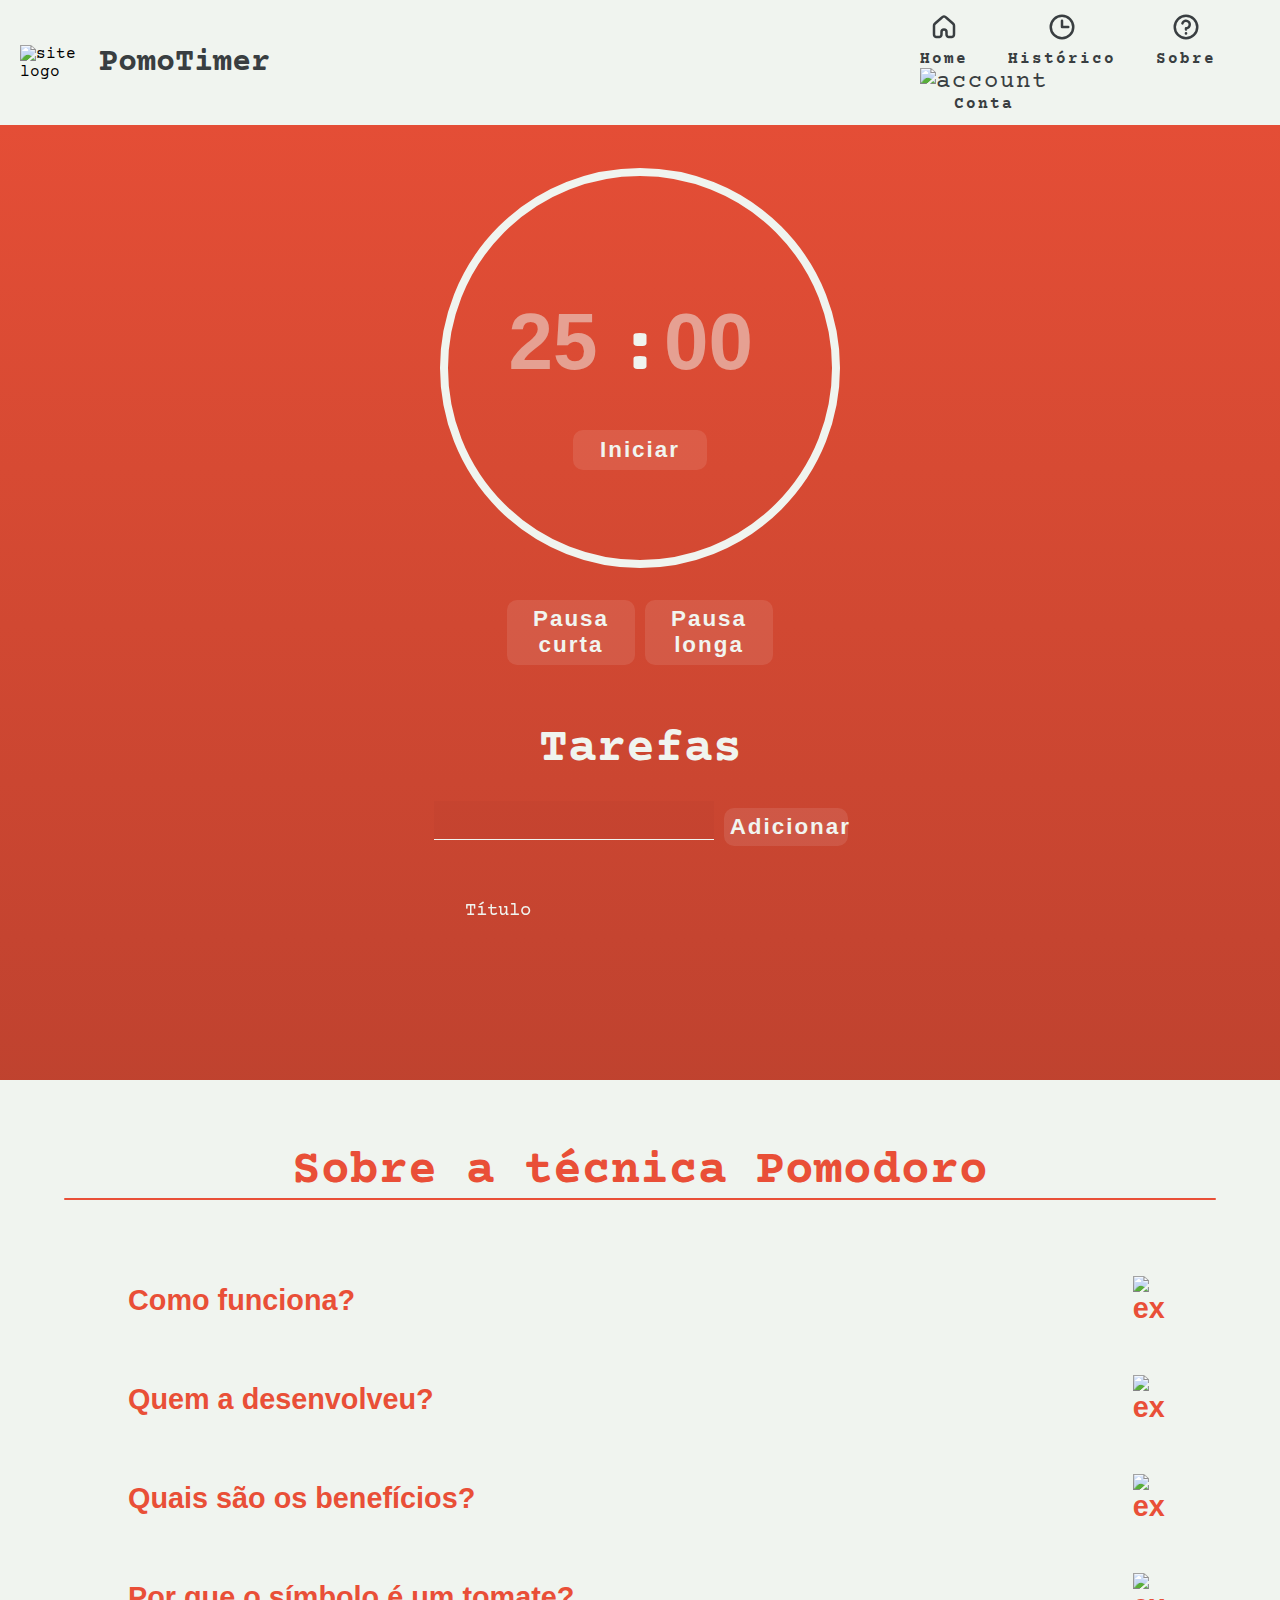
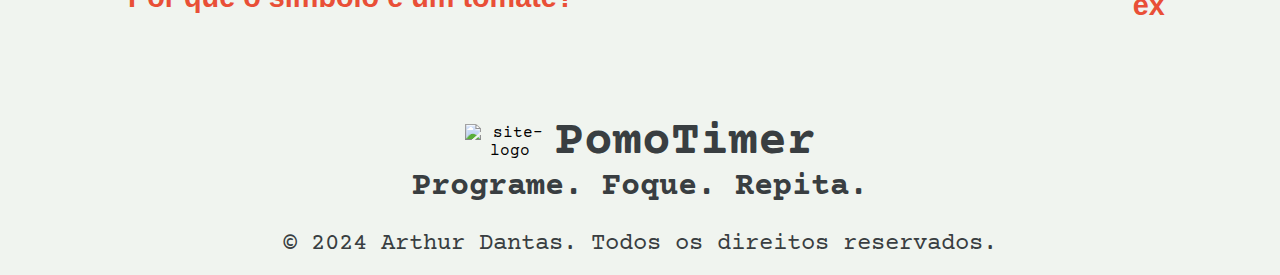
==== commit 9d18cfa0: "🍅 PomoTimer" ====
--- a/index.html
+++ b/index.html
@@ -23,11 +23,11 @@
                         <span class="menu">
                             <label for="check" class="close-menu"><img src="assets/svg/close-menu.svg" alt="close menu button" width="32px"></label>
                             <ul>
-                                <li><a href="#home" class="nav-button">Home</a></li>
-                                <li><a href="pages/history.html" class="nav-button">Histórico</a></li>
-                                <li><a href="#about" class="nav-button">Sobre</a></li>
+                                <li><a class="nav-button" href="#"><img class="nav-image" src="../assets/svg/home.svg" alt="home"><h1 class="nav-label">Home</h1></a></li>
+                                <li><a class="nav-button" href="pages/history.html"><img class="nav-image" src="../assets/svg/history.svg" alt="history"><h1 class="nav-label">Histórico</h1></a></li>
+                                <li><a class="nav-button" href="#about"><img class="nav-image" src="../assets/svg/help.svg" alt="help"><h1 class="nav-label">Sobre</h1></a></li>
                                 <span class="desktop-login">
-                                    <li><a href="pages/login.html" class="nav-button">Conta</a></li>
+                                    <li><a class="nav-button" href="pages/login.html"><img class="nav-image" src="../assets/svg/user.svg" alt="account"><h1 class="nav-label">Conta</h1></a></li>
                                 </span>
                             </ul>
                         </span>
--- a/css/main.css
+++ b/css/main.css
@@ -85,6 +85,15 @@
     top: 0;
     z-index: 100;
     padding: 12px 20px;
+}
+
+.nav-image {
+    width: 30px;
+}
+
+.nav-label {
+    font-size: 1rem;
+    color: var(--color3);
 }
 
 .nav-button::before {
@@ -550,6 +559,16 @@
 
     .site-name {
         font-size: 1rem;
+    }
+
+    .nav-image {
+        width: 30px;
+    }
+    
+    .nav-label {
+        font-size: 1.5rem;
+        color: var(--color3);
+        margin-left: 5%;
     }
 
     .menu {
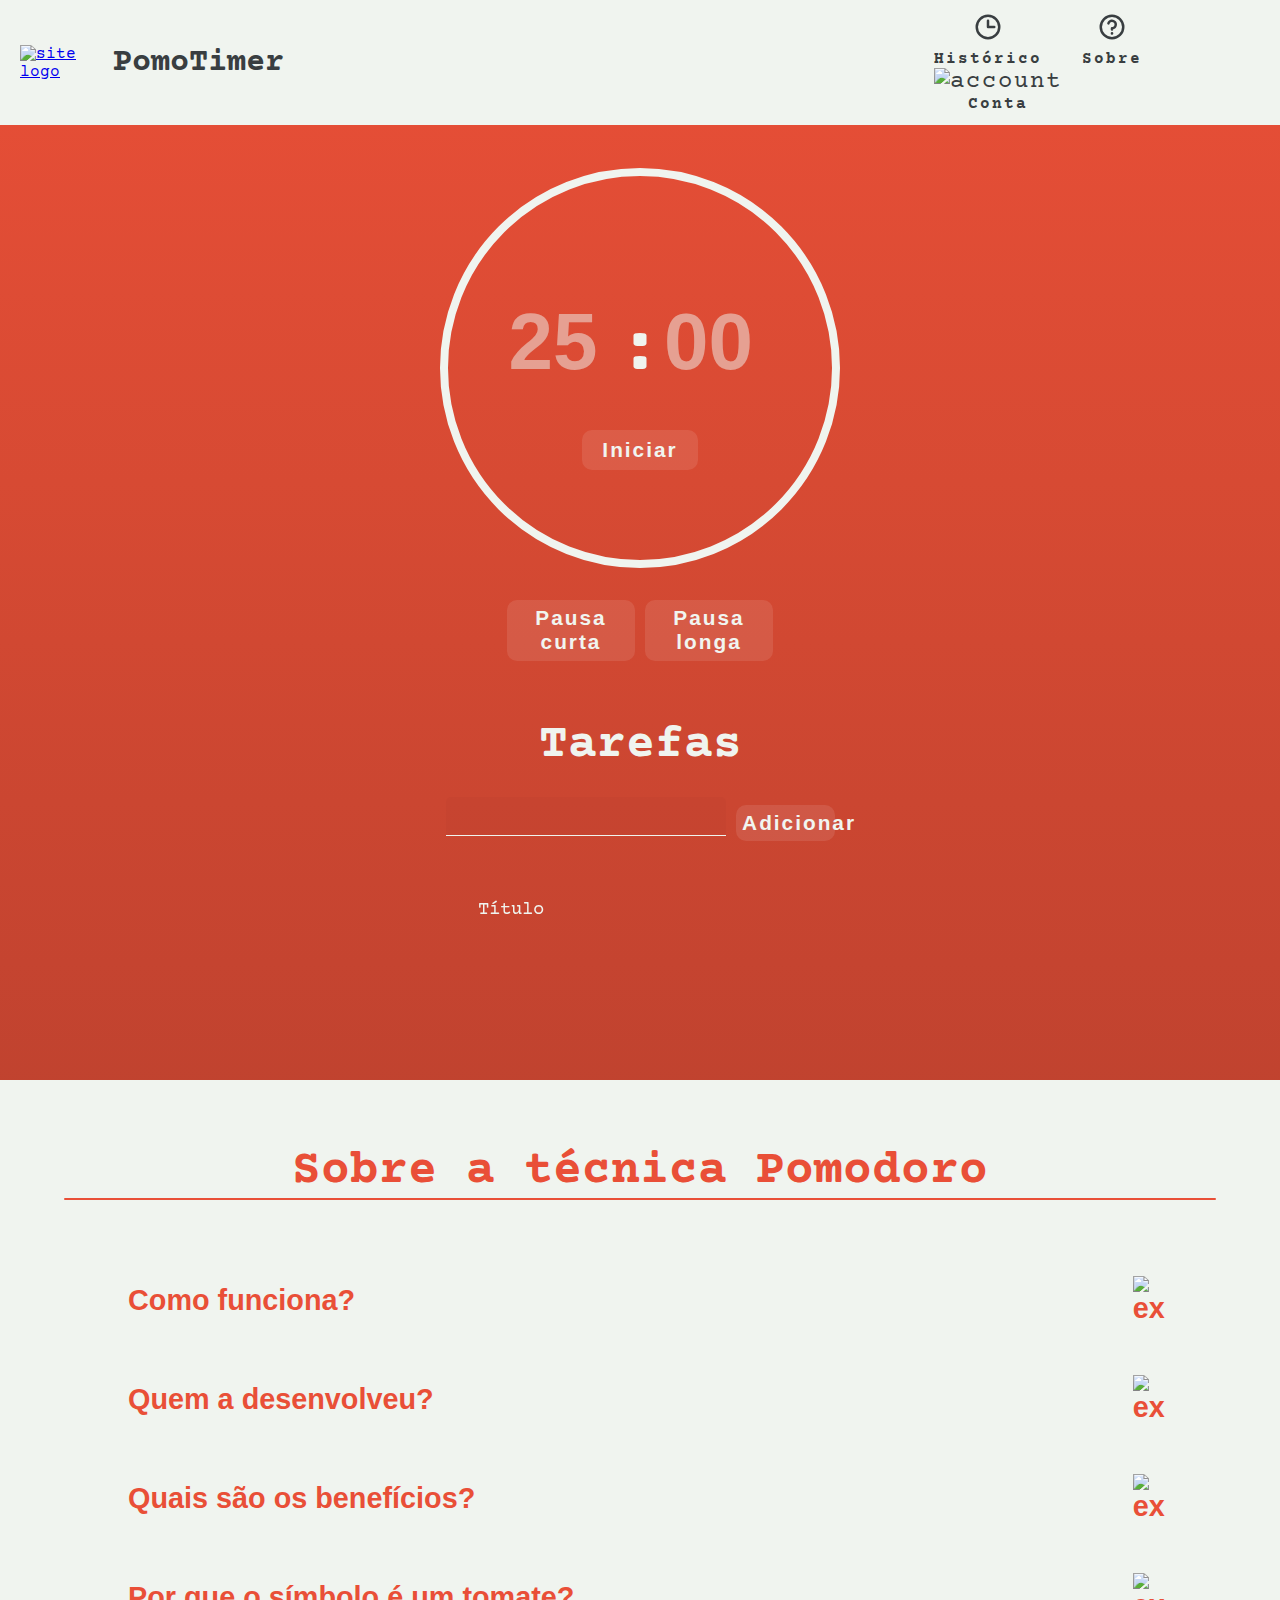
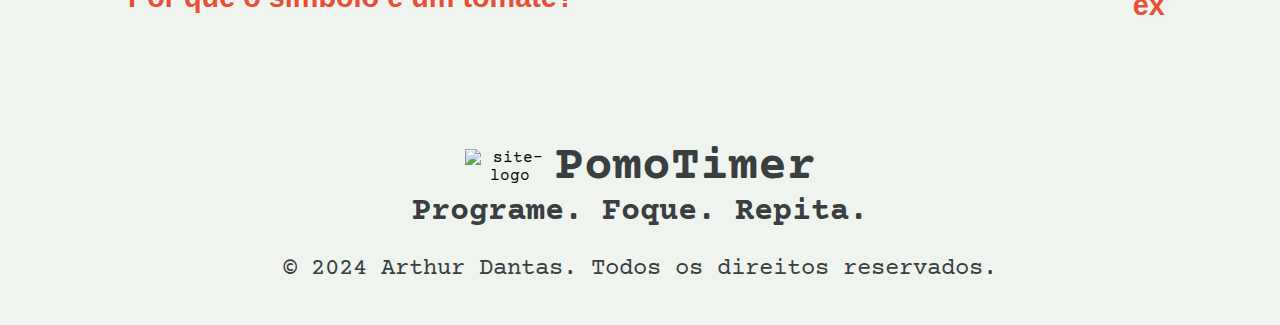
==== commit c626f01e: "🍅 PomoTimer" ====
--- a/index.html
+++ b/index.html
@@ -18,12 +18,11 @@
             <head>
                 <nav>
                     <ul class="nav-bar">
-                        <div class="logo-container"><img id="logo" src="assets/svg/site-logo.svg" alt="site logo"></div>
-                        <input type="checkbox" id="check"><h1 class="site-name">PomoTimer</h1>
+                        <a href="#home"><div class="logo-container"><img id="logo" src="assets/svg/site-logo.svg" alt="site logo"></div></a>
+                        <input type="checkbox" id="check"><a href="#home" style="text-decoration: none;"><h1 class="site-name">PomoTimer</h1></a>
                         <span class="menu">
                             <label for="check" class="close-menu"><img src="assets/svg/close-menu.svg" alt="close menu button" width="32px"></label>
                             <ul>
-                                <li><a class="nav-button" href="#"><img class="nav-image" src="../assets/svg/home.svg" alt="home"><h1 class="nav-label">Home</h1></a></li>
                                 <li><a class="nav-button" href="pages/history.html"><img class="nav-image" src="../assets/svg/history.svg" alt="history"><h1 class="nav-label">Histórico</h1></a></li>
                                 <li><a class="nav-button" href="#about"><img class="nav-image" src="../assets/svg/help.svg" alt="help"><h1 class="nav-label">Sobre</h1></a></li>
                                 <span class="desktop-login">
--- a/css/main.css
+++ b/css/main.css
@@ -185,6 +185,10 @@
     cursor: pointer;
 }
 
+.timer-select:hover::placeholder {
+    color: var(--color3);
+}
+
 .timer-select::placeholder {
     color: var(--color1);
     opacity: 0.5;
@@ -195,13 +199,13 @@
 }
 
 .timer-button {
-    width: 35%;
+    width: 30%;
     height: 40px;
     color: var(--color1);
     background: none;
     position: relative;
     margin: 40% 2% 0% 2%;
-    font-size: 140%;
+    font-size: 1.3rem;
     font-weight: 600;
     letter-spacing: 2px;
     border: none;
@@ -262,6 +266,8 @@
     cursor: pointer;
 }
 
+/* ToDo container and it's elements */
+
 .todo-list-container {
     padding: 2% 0 0 3%;
     h2 {
@@ -270,16 +276,13 @@
     }
 }
 
-.mobile-item-input {
-    position: relative;
-    overflow: hidden;
-}
-
 #todo-input {
-    width: 105%;
+    width: 100%;
     max-width: 280px;
     border: 0;
     border-bottom: 1px solid var(--color1);
+    border-top-right-radius: 5px;
+    border-top-left-radius: 5px;
     position: relative;
     outline: 0;
     margin-bottom: 2%;
@@ -294,6 +297,29 @@
 #todo-input:hover, #todo-input:focus {
     background: rgba(0, 0, 0, 0.04);
 }
+
+#todo-input:focus + .label + .focus-bg {
+    transform: scaleX(1);
+}
+
+#todo-input:not(:placeholder-shown) + .label,
+#todo-input:focus + .label {
+    transform: translate3d(0, -12px, 0) scale(0.75);
+    color: var(--color1);
+}
+
+.label {
+    position: absolute;
+    font-size: 1.2rem;
+    top: 99.9%;
+    right: 57.5%;
+    transform-origin: 0 0;
+    transform: translate3d(0,0,0);
+    transition: all .2s ease;
+    pointer-events: none;
+    color: var(--color1);
+}
+
 
 .todo-list-container {
     h2 {
@@ -352,40 +378,18 @@
     color: var(--color1);
 }
 
-.label {
-    position: absolute;
-    font-size: 1.2rem;
-    top: 100%;
-    right: 58.5%;
-    transform-origin: 0 0;
-    transform: translate3d(0,0,0);
-    transition: all .2s ease;
-    pointer-events: none;
-    color: var(--color1);
-}
-
-#todo-input:not(:placeholder-shown) + .label,
-#todo-input:focus + .label {
-    transform: translate3d(0, -12px, 0) scale(0.75);
-    color: var(--color1);
-}
-
-#todo-input:focus + .label + .focus-bg {
-    transform: scaleX(1);
-}
-
 .todo-add {
     padding: 0.5%;
     cursor: pointer;
 }
 
 .add-button {
-    width: 10%;
+    width: 8%;
     height: auto;
     color: var(--color1);
     background: none;
     position: relative;
-    font-size: 140%;
+    font-size: 1.3rem;
     font-weight: 600;
     letter-spacing: 2px;
     margin-right: 3%;
@@ -491,6 +495,7 @@
 
 .credits-container {
     text-align: center;
+    padding: 2%;
     h2 {
         margin-bottom: 2%;
     }
@@ -508,6 +513,7 @@
 }
 
 .site-name-bottom {
+    font-size: 3rem;
     color: var(--color3);
 }
 
@@ -524,10 +530,6 @@
 @media screen and (max-width: 610px) {
 
     /* Body, font-size, footer and other elements*/
-
-    body {
-        font-size: 1rem;
-    }
 
     h1 {
         font-size: 2rem;
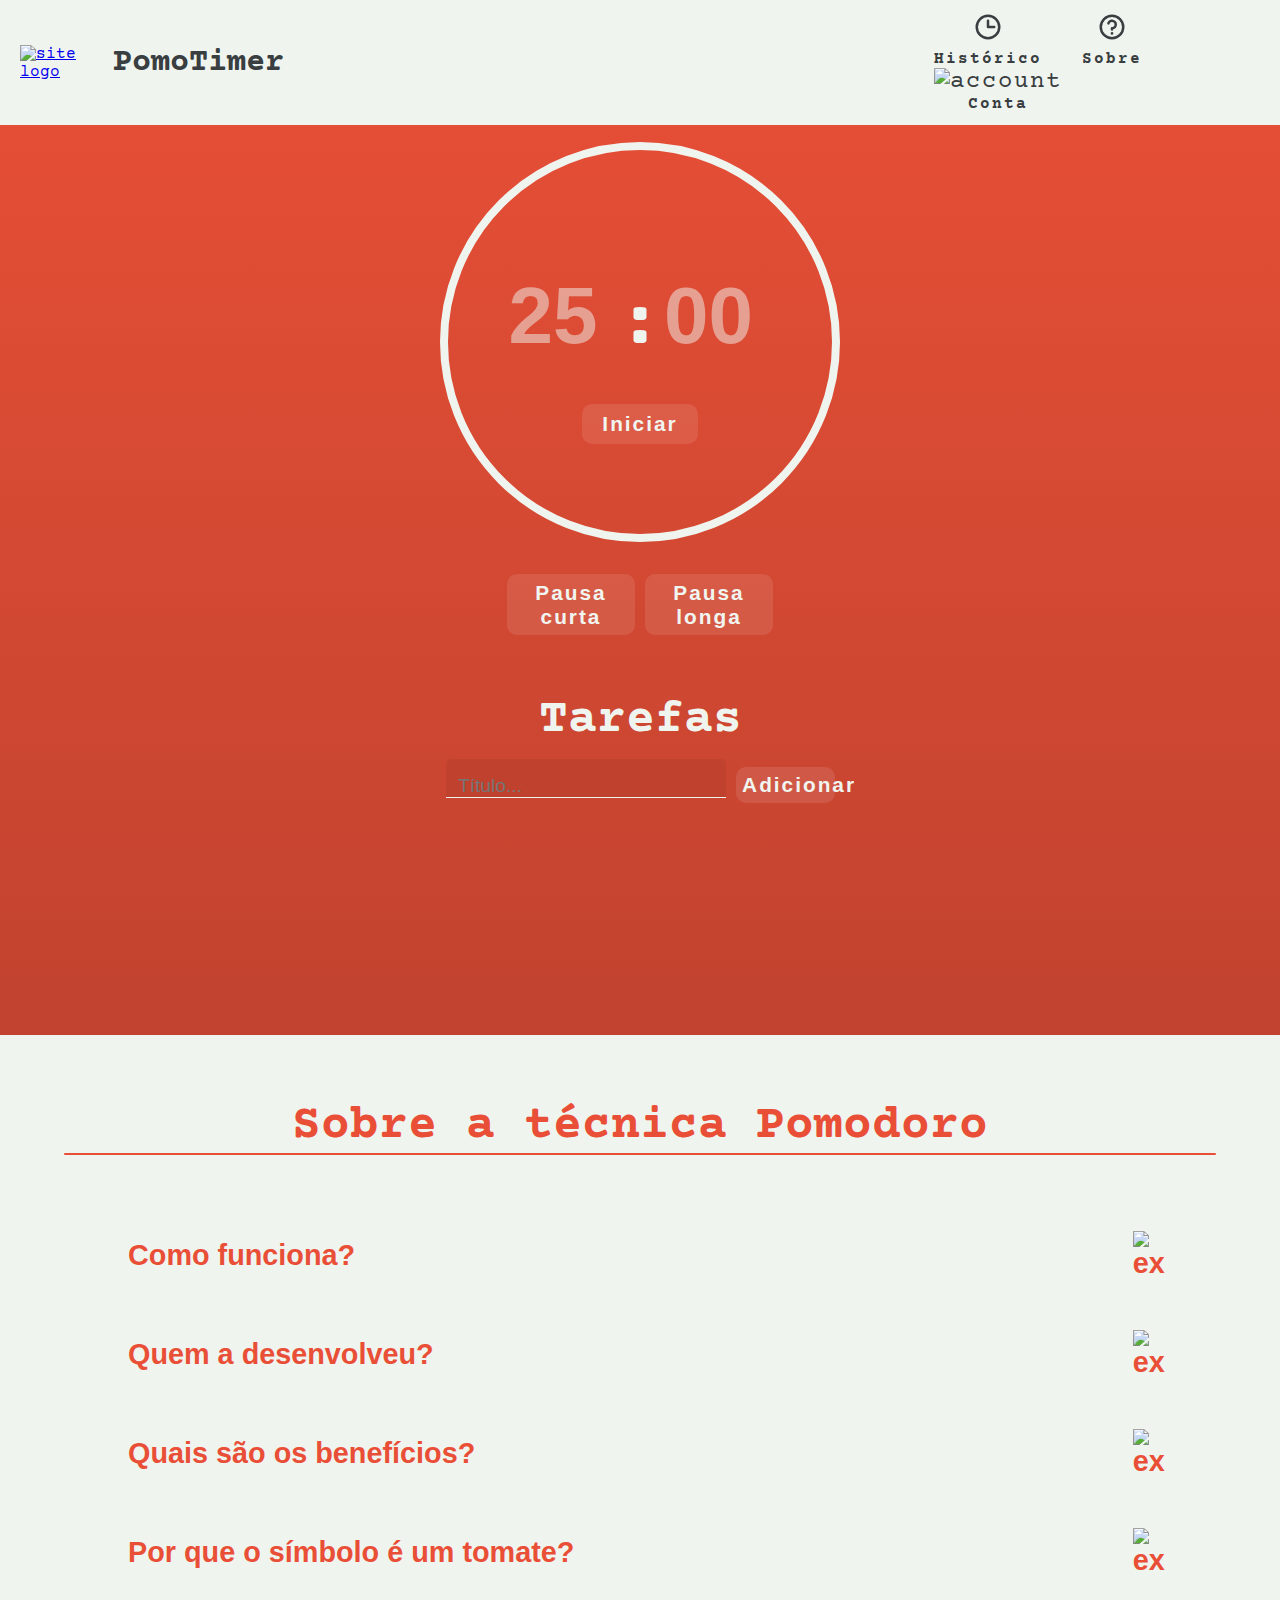
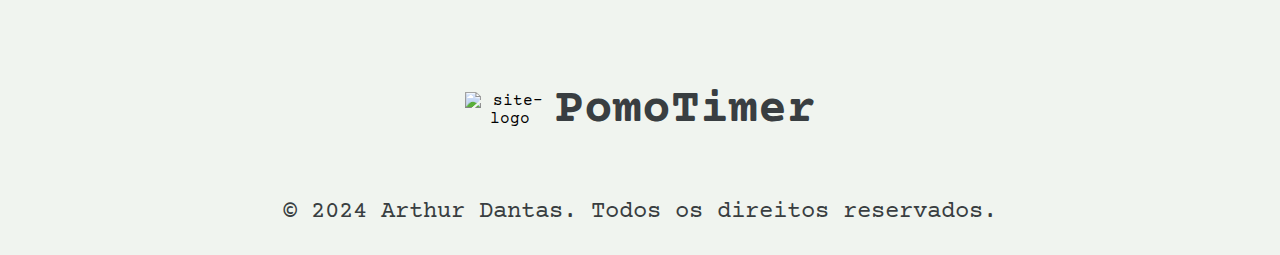
==== commit a4750ae9: "🍅 PomoTimer" ====
--- a/index.html
+++ b/index.html
@@ -55,8 +55,7 @@
                 <div class="todo-list-container">
                     <h2>Tarefas</h2>
                     <div class="user-item-input">
-                        <input type="text" placeholder="&nbsp;" id='todo-input'>
-                        <span class="label">Título</span>
+                        <input type="text" placeholder="Título..." id='todo-input'>
                         <button onclick="newElement()" class="todo-add add-button">Adicionar</button>
                     </div>
                 </div>
--- a/css/main.css
+++ b/css/main.css
@@ -149,10 +149,10 @@
 /* Timer, buttons, text hints, todo list and other elements*/
 
 .timer-container {
-    height: 80vh;
+    height: 75vh;
     margin: 40px auto;
     text-align: center;
-    padding-top: 10%;
+    padding-top: 8%;
 }
 
 .circle-container {
@@ -288,43 +288,17 @@
     margin-bottom: 2%;
     font-size: 1.2rem;
     color: var(--color1);
-    margin-top: 1%;
-    background: rgba(0, 0, 0, 0.02);
+    background: rgba(0, 0, 0, 0.05);
     transition: all 0.2s ease;
     padding: 16px 12px 0 12px;
 }
 
 #todo-input:hover, #todo-input:focus {
-    background: rgba(0, 0, 0, 0.04);
-}
-
-#todo-input:focus + .label + .focus-bg {
-    transform: scaleX(1);
-}
-
-#todo-input:not(:placeholder-shown) + .label,
-#todo-input:focus + .label {
-    transform: translate3d(0, -12px, 0) scale(0.75);
-    color: var(--color1);
-}
-
-.label {
-    position: absolute;
-    font-size: 1.2rem;
-    top: 99.9%;
-    right: 57.5%;
-    transform-origin: 0 0;
-    transform: translate3d(0,0,0);
-    transition: all .2s ease;
-    pointer-events: none;
-    color: var(--color1);
-}
-
-
-.todo-list-container {
-    h2 {
-        color: var(--color1);
-    }
+    background: rgba(0, 0, 0, 0.09);
+}
+
+.todo-list-container h2 {
+    color: var(--color1);
 }
 
 #todo-list {
@@ -409,7 +383,7 @@
     color: #fff;
     text-decoration: line-through;
 }
-  
+
 .list-item.checked::before {
     content: '';
     position: absolute;
@@ -482,20 +456,19 @@
 .faq {
     text-align: left;
     margin-left: 10%;
-    p {
-        max-width: 90%;
-        margin: 1% 0% 3%;
-    }
-}
-h2 {
-    color: var(--color3);
-}
+}
+
+.faq p {
+    max-width: 90%;
+    margin: 1% 0% 3%;
+}
+
 
 /* Credits container and it's elements */
 
 .credits-container {
     text-align: center;
-    padding: 2%;
+    padding: 1%;
     h2 {
         margin-bottom: 2%;
     }
@@ -686,11 +659,6 @@
         margin: 5% 3.5% 5% 0;
     }
 
-    .label {
-        top: 98.5%;
-        right: 68%;
-    }
-
     .todo-add {
         height: auto;
         padding: 3%;
@@ -702,7 +670,7 @@
     }
 
     #todo-list {
-        max-height: 26%;
+        max-height: 30%;
         li {
             width: 100%;
             margin: 0;
